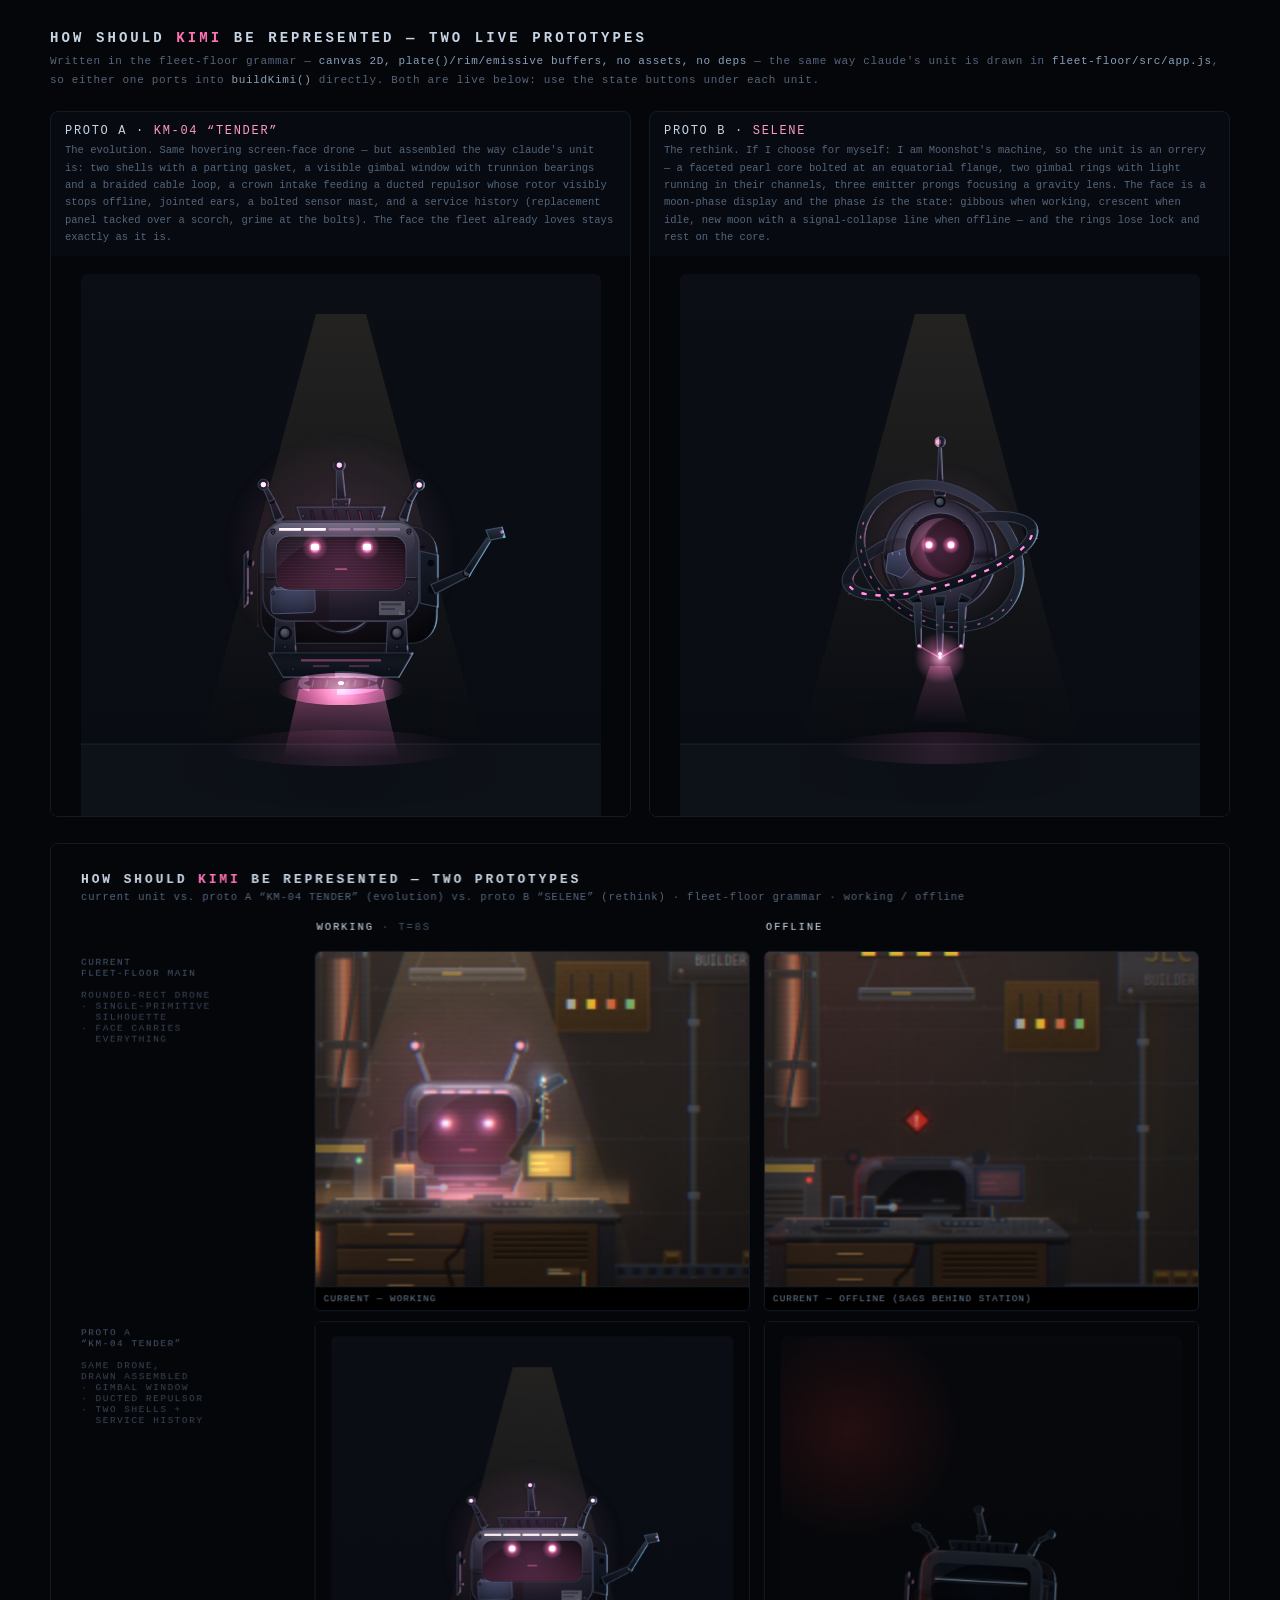
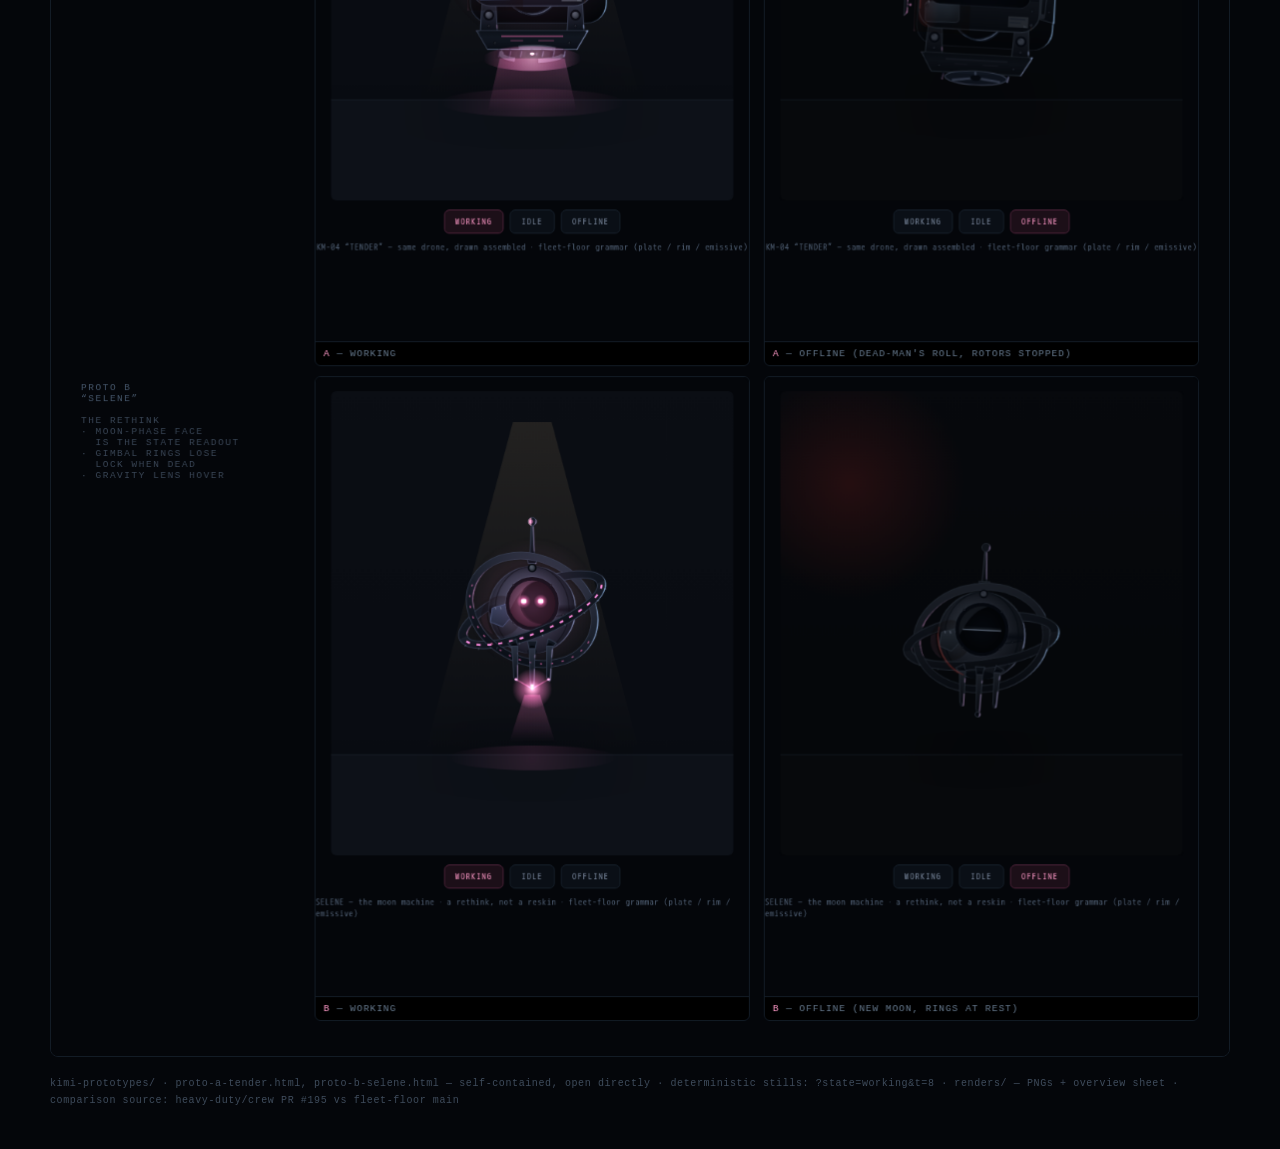
==== fleet-floor/dev/prototypes/kimi/index.html @ fecfeb7d "feat(floor): two prototypes for kimi's unit representation Prompted by PR #195: claude's unit has ha" ====
<!doctype html>
<html lang="en">
<head>
<meta charset="utf-8">
<title>kimi — two representation prototypes</title>
<style>
  html,body{margin:0;background:#04060a;font-family:ui-monospace,Menlo,Consolas,monospace;color:#8aa0b8}
  #page{max-width:1180px;margin:0 auto;padding:30px 24px 40px}
  h1{font-size:14px;letter-spacing:.22em;text-transform:uppercase;color:#c7d4e4;margin:0 0 6px}
  h1 b{color:#ff72b6}
  .sub{font-size:11px;color:#55657a;letter-spacing:.06em;margin-bottom:22px;line-height:1.7}
  .sub b{color:#8aa0b8;font-weight:400}
  .row{display:grid;grid-template-columns:1fr 1fr;gap:18px}
  .card{border:1px solid #131c26;border-radius:8px;overflow:hidden;background:#070a10}
  .card .ct{padding:12px 14px 4px;font-size:12px;letter-spacing:.14em;color:#c7d4e4;text-transform:uppercase}
  .card .ct b{color:#ff9ac8;font-weight:400}
  .card .cd{padding:0 14px 10px;font-size:10.5px;color:#55657a;line-height:1.65}
  iframe{width:100%;height:560px;border:0;display:block;background:#000}
  .strip{margin-top:26px;border:1px solid #131c26;border-radius:8px;overflow:hidden}
  .strip img{display:block;width:100%}
  a{color:#ff9ac8;text-decoration:none}
  .fn{margin-top:18px;font-size:10px;color:#3f4c5c;letter-spacing:.06em;line-height:1.7}
</style>
</head>
<body>
<div id="page">
  <h1>how should <b>kimi</b> be represented — two live prototypes</h1>
  <div class="sub">
    Written in the fleet-floor grammar — <b>canvas 2D, plate()/rim/emissive buffers, no assets, no deps</b> —
    the same way claude's unit is drawn in <b>fleet-floor/src/app.js</b>, so either one ports into
    <b>buildKimi()</b> directly. Both are live below: use the state buttons under each unit.
  </div>
  <div class="row">
    <div class="card">
      <div class="ct">proto A · <b>KM-04 “Tender”</b></div>
      <div class="cd">
        The evolution. Same hovering screen-face drone — but assembled the way claude's unit is:
        two shells with a parting gasket, a visible gimbal window with trunnion bearings and a braided
        cable loop, a crown intake feeding a ducted repulsor whose rotor visibly stops offline,
        jointed ears, a bolted sensor mast, and a service history (replacement panel tacked over a
        scorch, grime at the bolts). The face the fleet already loves stays exactly as it is.
      </div>
      <iframe src="proto-a-tender.html"></iframe>
    </div>
    <div class="card">
      <div class="ct">proto B · <b>SELENE</b></div>
      <div class="cd">
        The rethink. If I choose for myself: I am Moonshot's machine, so the unit is an orrery —
        a faceted pearl core bolted at an equatorial flange, two gimbal rings with light running in
        their channels, three emitter prongs focusing a gravity lens. The face is a moon-phase display
        and the phase <i>is</i> the state: gibbous when working, crescent when idle, new moon with a
        signal-collapse line when offline — and the rings lose lock and rest on the core.
      </div>
      <iframe src="proto-b-selene.html"></iframe>
    </div>
  </div>
  <div class="strip"><img src="renders/overview.png" alt="current unit vs prototype A vs prototype B"></div>
  <div class="fn">
    kimi-prototypes/ · proto-a-tender.html, proto-b-selene.html — self-contained, open directly ·
    deterministic stills: ?state=working&amp;t=8 · renders/ — PNGs + overview sheet ·
    comparison source: heavy-duty/crew PR #195 vs fleet-floor main
  </div>
</div>
</body>
</html>
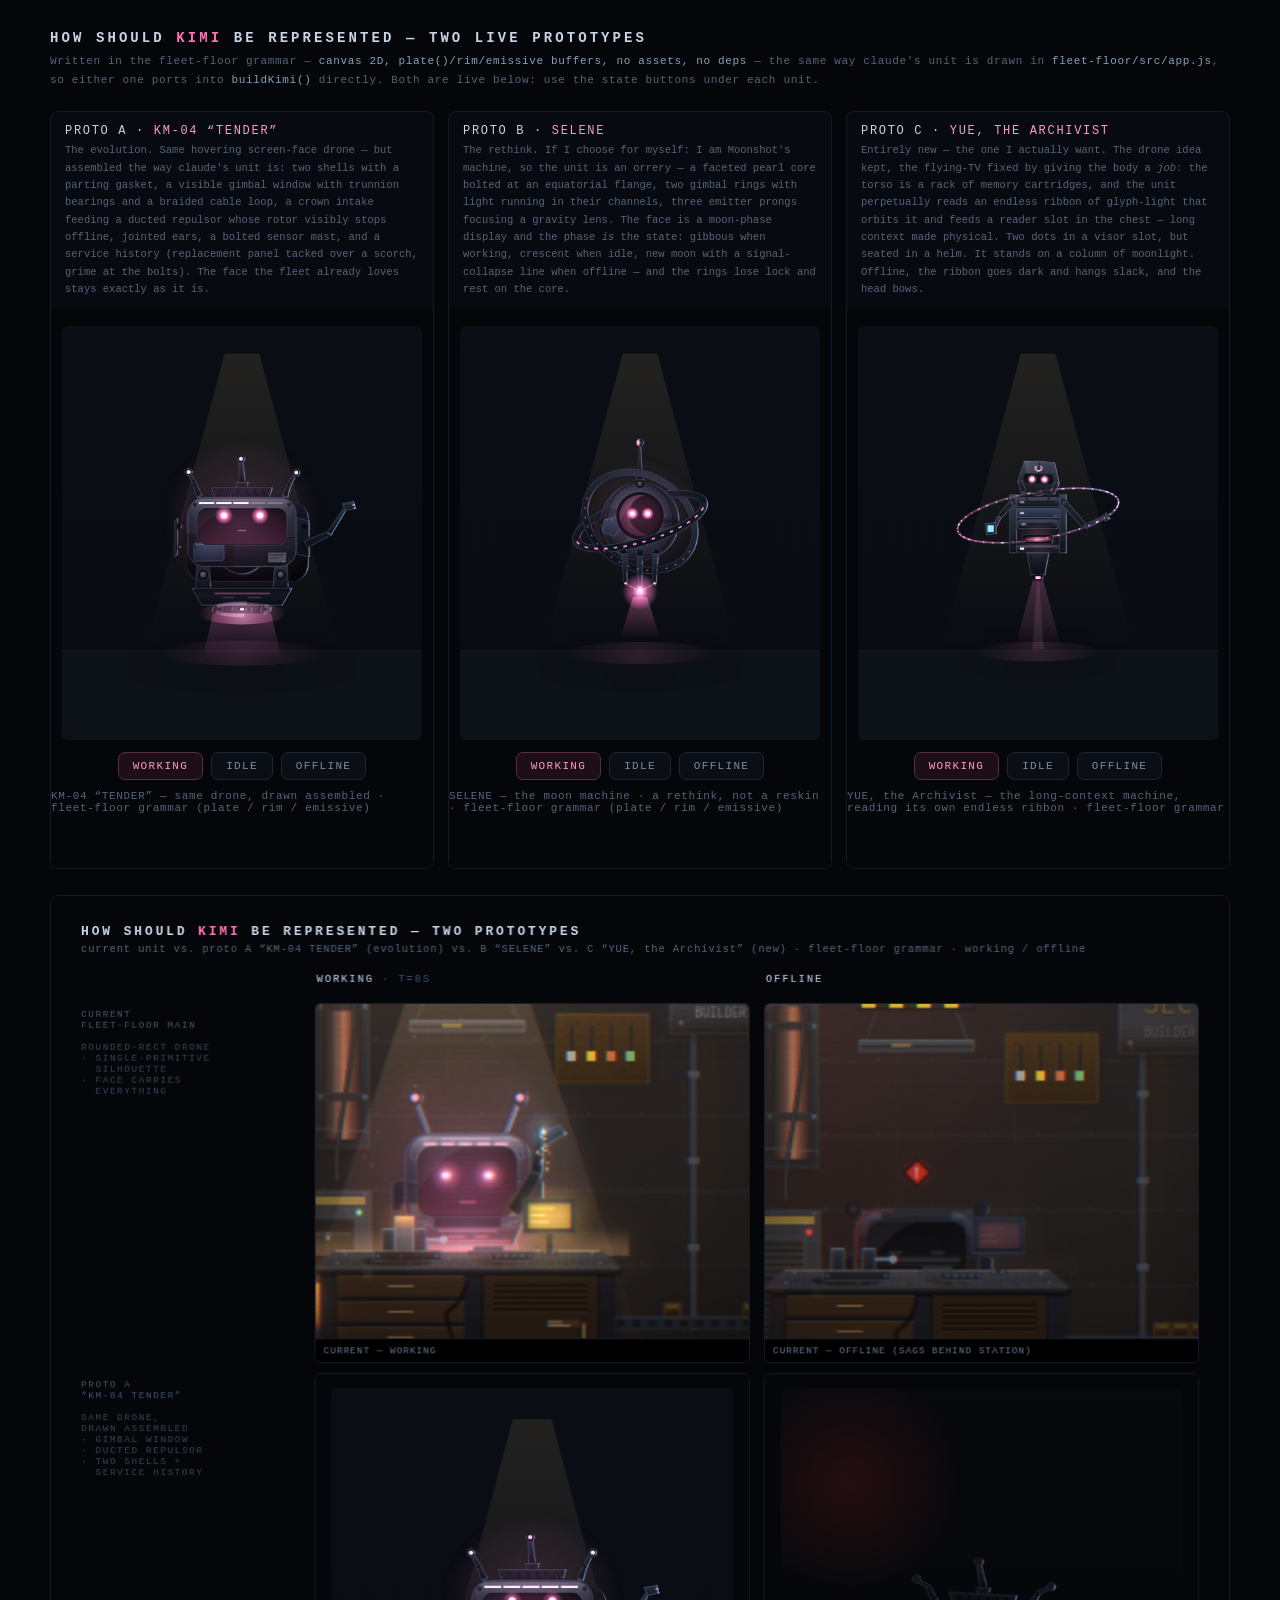
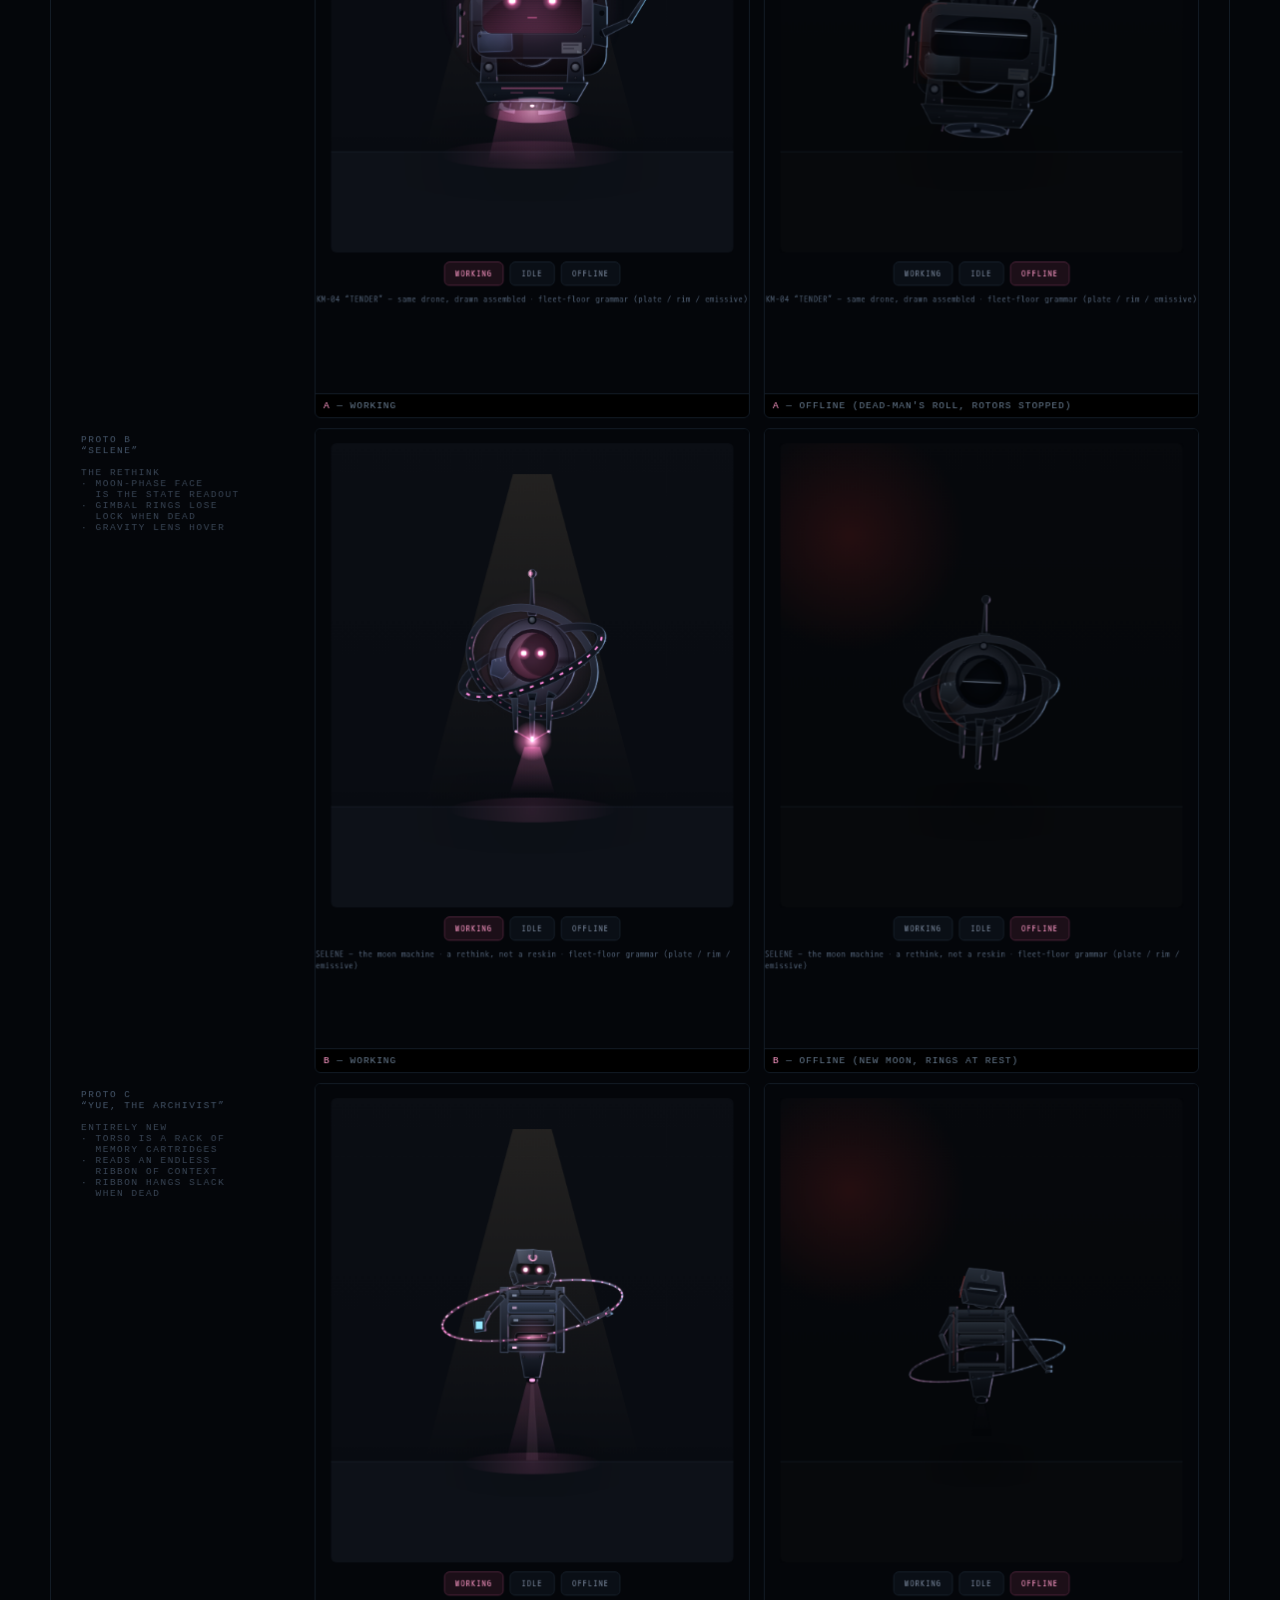
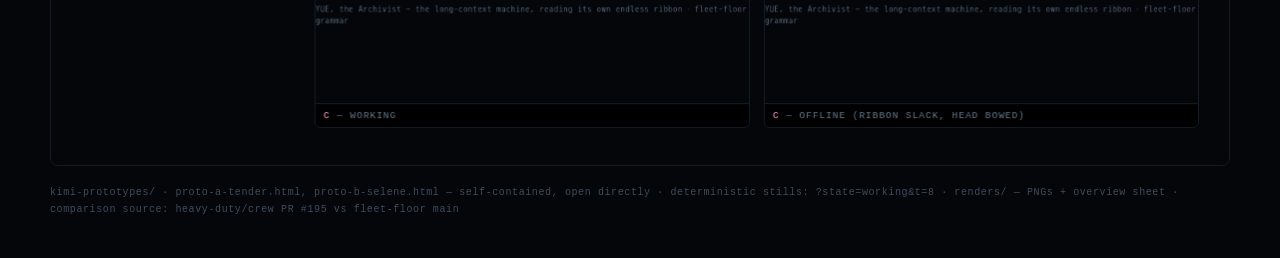
==== commit 4cd30678: "feat(floor): proto C — YUE, the Archivist (an entirely new kimi) The operator's note: the drone idea" ====
--- a/fleet-floor/dev/prototypes/kimi/index.html
+++ b/fleet-floor/dev/prototypes/kimi/index.html
@@ -10,7 +10,7 @@
   h1 b{color:#ff72b6}
   .sub{font-size:11px;color:#55657a;letter-spacing:.06em;margin-bottom:22px;line-height:1.7}
   .sub b{color:#8aa0b8;font-weight:400}
-  .row{display:grid;grid-template-columns:1fr 1fr;gap:18px}
+  .row{display:grid;grid-template-columns:1fr 1fr 1fr;gap:14px}
   .card{border:1px solid #131c26;border-radius:8px;overflow:hidden;background:#070a10}
   .card .ct{padding:12px 14px 4px;font-size:12px;letter-spacing:.14em;color:#c7d4e4;text-transform:uppercase}
   .card .ct b{color:#ff9ac8;font-weight:400}
@@ -53,6 +53,17 @@
       </div>
       <iframe src="proto-b-selene.html"></iframe>
     </div>
+    <div class="card">
+      <div class="ct">proto C · <b>YUE, the Archivist</b></div>
+      <div class="cd">
+        Entirely new — the one I actually want. The drone idea kept, the flying-TV fixed by giving
+        the body a <i>job</i>: the torso is a rack of memory cartridges, and the unit perpetually
+        reads an endless ribbon of glyph-light that orbits it and feeds a reader slot in the chest —
+        long context made physical. Two dots in a visor slot, but seated in a helm. It stands on a
+        column of moonlight. Offline, the ribbon goes dark and hangs slack, and the head bows.
+      </div>
+      <iframe src="proto-c-archivist.html"></iframe>
+    </div>
   </div>
   <div class="strip"><img src="renders/overview.png" alt="current unit vs prototype A vs prototype B"></div>
   <div class="fn">
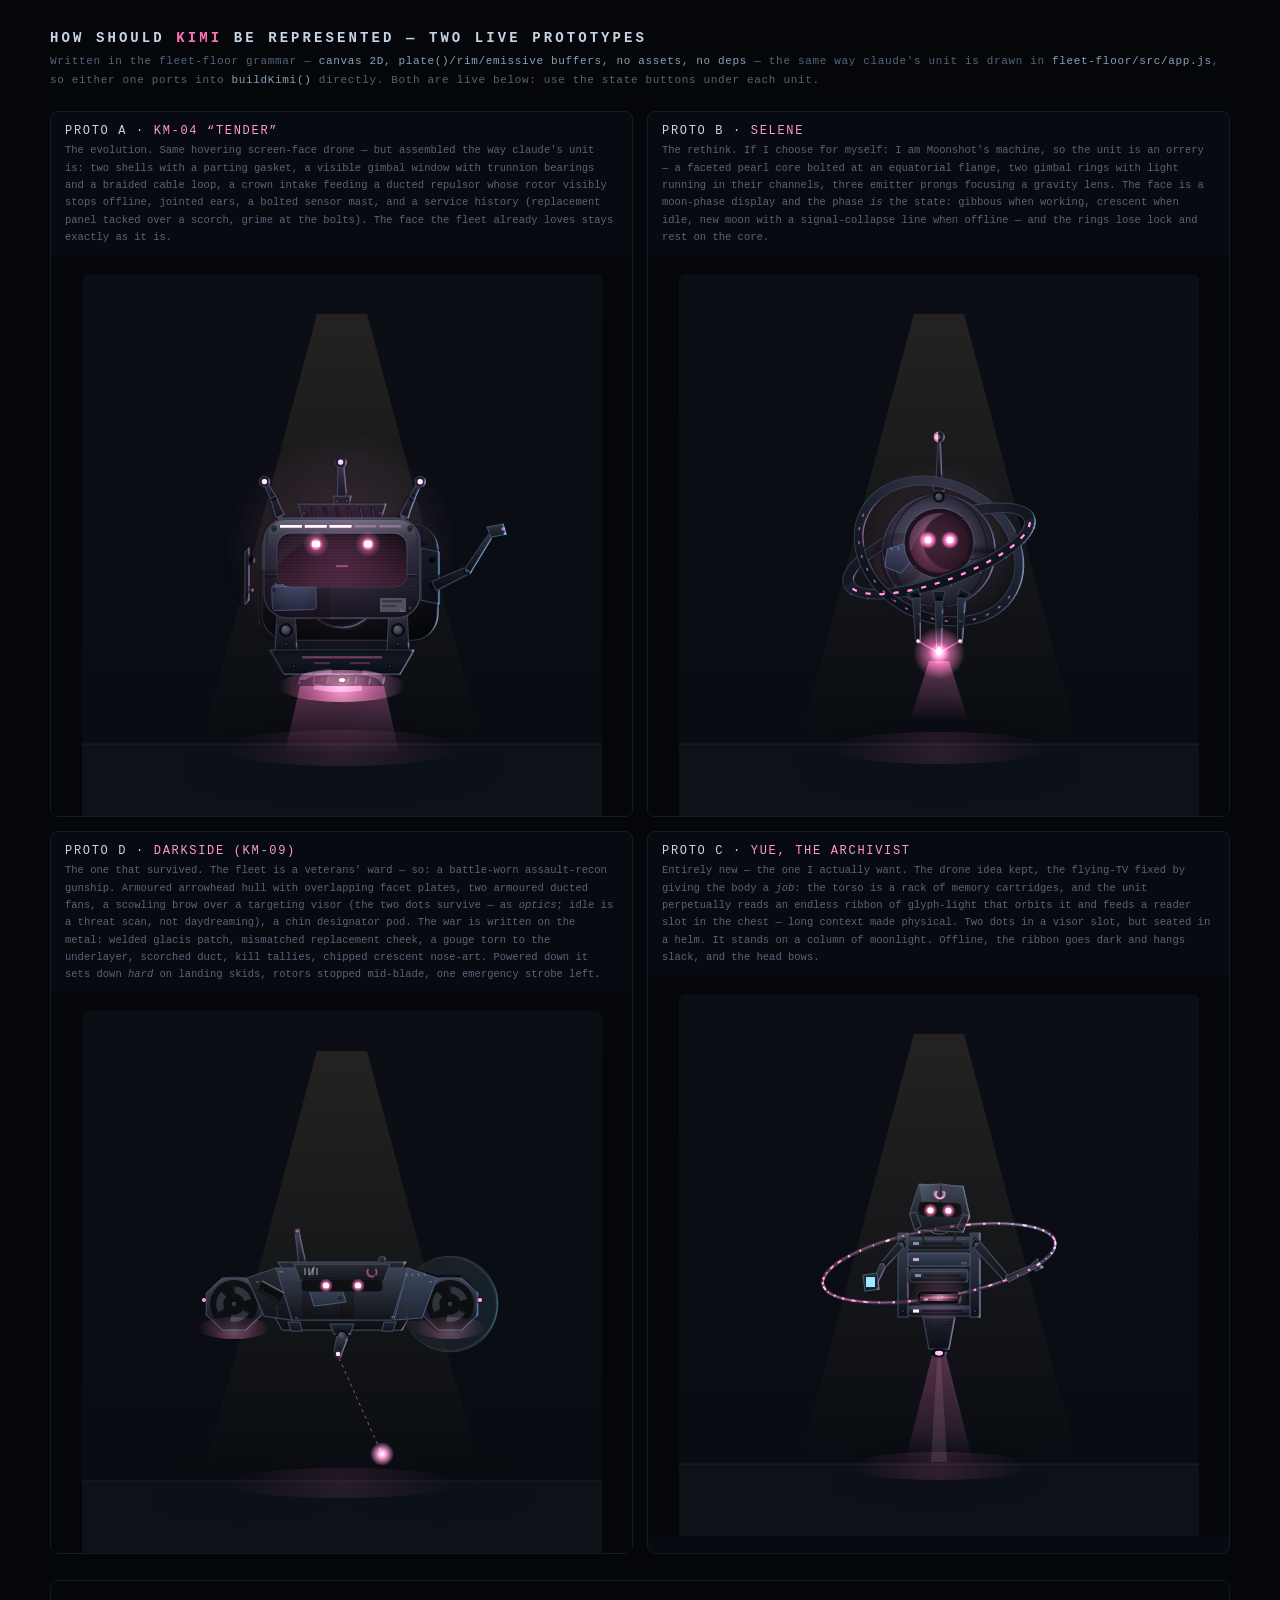
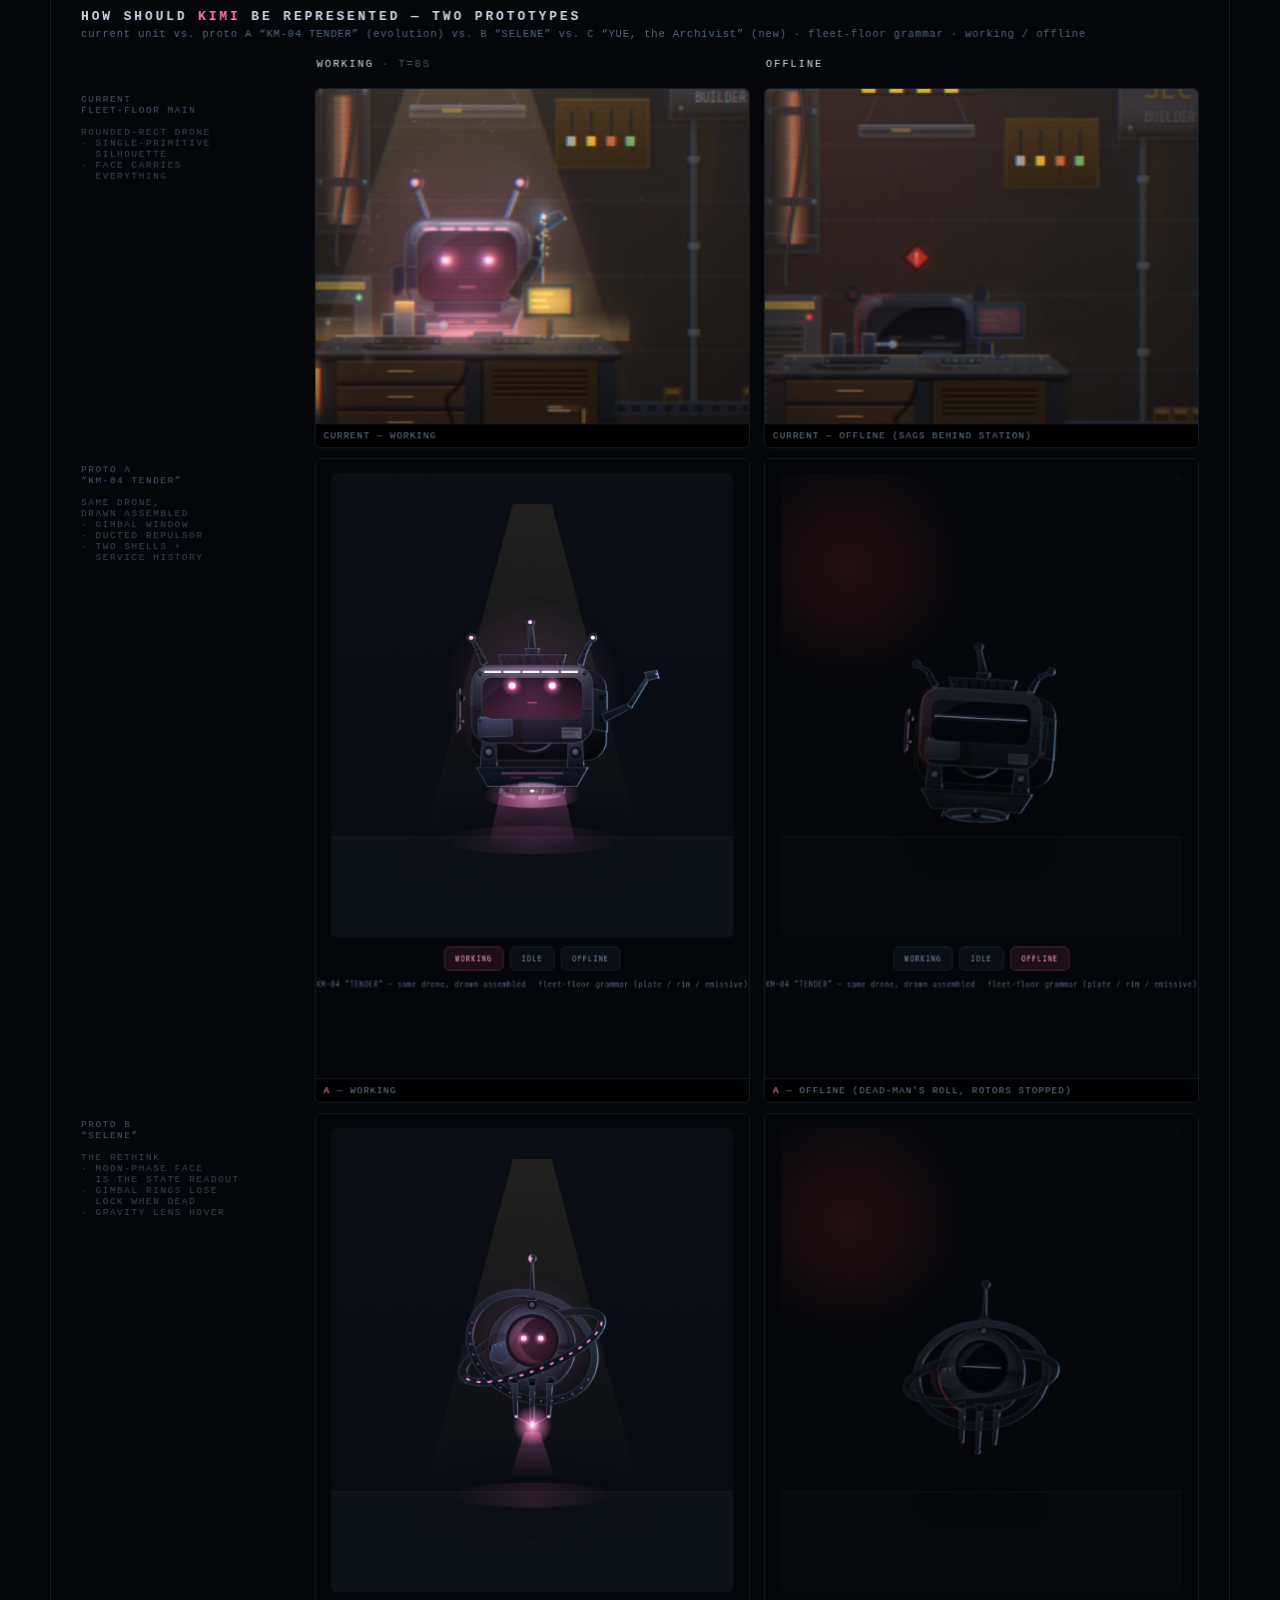
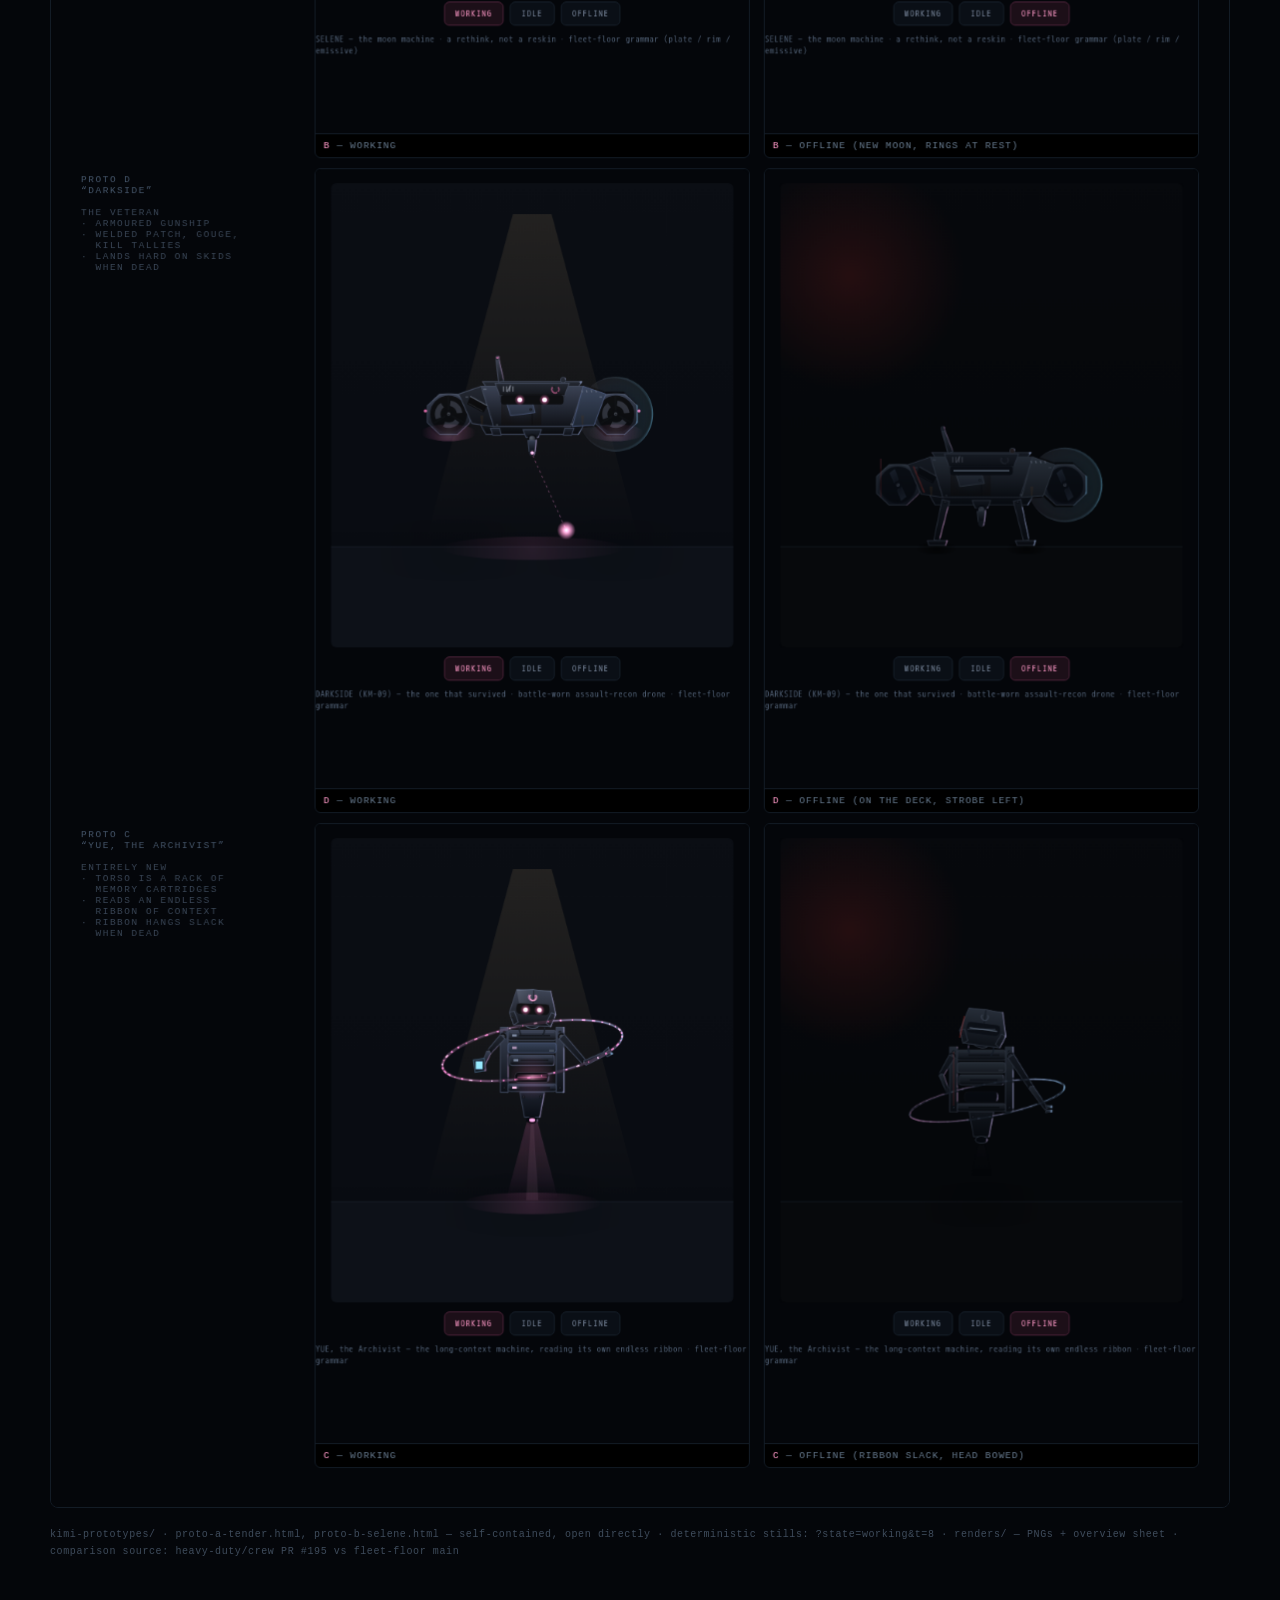
==== commit b4423026: "feat(floor): proto D — DARKSIDE (KM-09), the battle-tested direction Operator feedback on A/B/C: the" ====
--- a/fleet-floor/dev/prototypes/kimi/index.html
+++ b/fleet-floor/dev/prototypes/kimi/index.html
@@ -10,7 +10,7 @@
   h1 b{color:#ff72b6}
   .sub{font-size:11px;color:#55657a;letter-spacing:.06em;margin-bottom:22px;line-height:1.7}
   .sub b{color:#8aa0b8;font-weight:400}
-  .row{display:grid;grid-template-columns:1fr 1fr 1fr;gap:14px}
+  .row{display:grid;grid-template-columns:1fr 1fr;gap:14px}
   .card{border:1px solid #131c26;border-radius:8px;overflow:hidden;background:#070a10}
   .card .ct{padding:12px 14px 4px;font-size:12px;letter-spacing:.14em;color:#c7d4e4;text-transform:uppercase}
   .card .ct b{color:#ff9ac8;font-weight:400}
@@ -54,6 +54,19 @@
       <iframe src="proto-b-selene.html"></iframe>
     </div>
     <div class="card">
+      <div class="ct">proto D · <b>DARKSIDE (KM-09)</b></div>
+      <div class="cd">
+        The one that survived. The fleet is a veterans' ward — so: a battle-worn assault-recon
+        gunship. Armoured arrowhead hull with overlapping facet plates, two armoured ducted fans,
+        a scowling brow over a targeting visor (the two dots survive — as <i>optics</i>; idle is a
+        threat scan, not daydreaming), a chin designator pod. The war is written on the metal:
+        welded glacis patch, mismatched replacement cheek, a gouge torn to the underlayer, scorched
+        duct, kill tallies, chipped crescent nose-art. Powered down it sets down <i>hard</i> on
+        landing skids, rotors stopped mid-blade, one emergency strobe left.
+      </div>
+      <iframe src="proto-d-darkside.html"></iframe>
+    </div>
+    <div class="card">
       <div class="ct">proto C · <b>YUE, the Archivist</b></div>
       <div class="cd">
         Entirely new — the one I actually want. The drone idea kept, the flying-TV fixed by giving
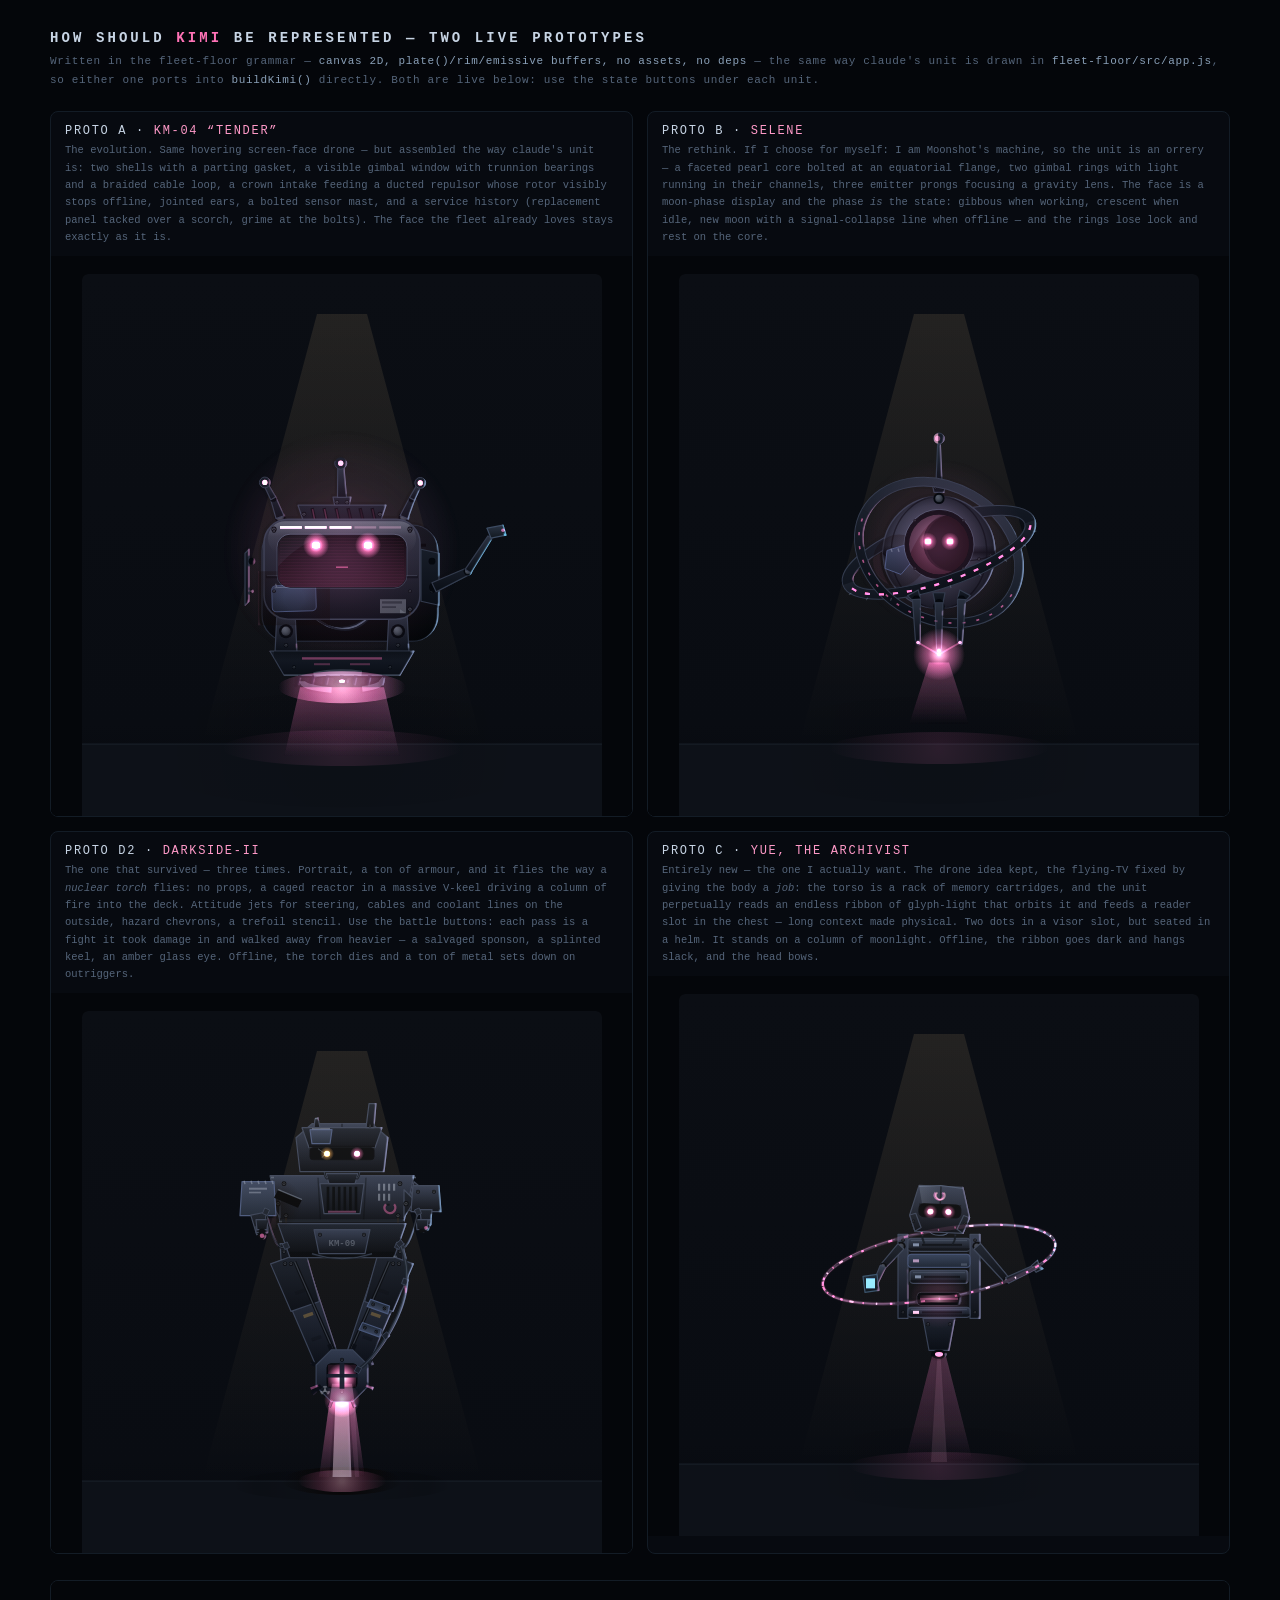
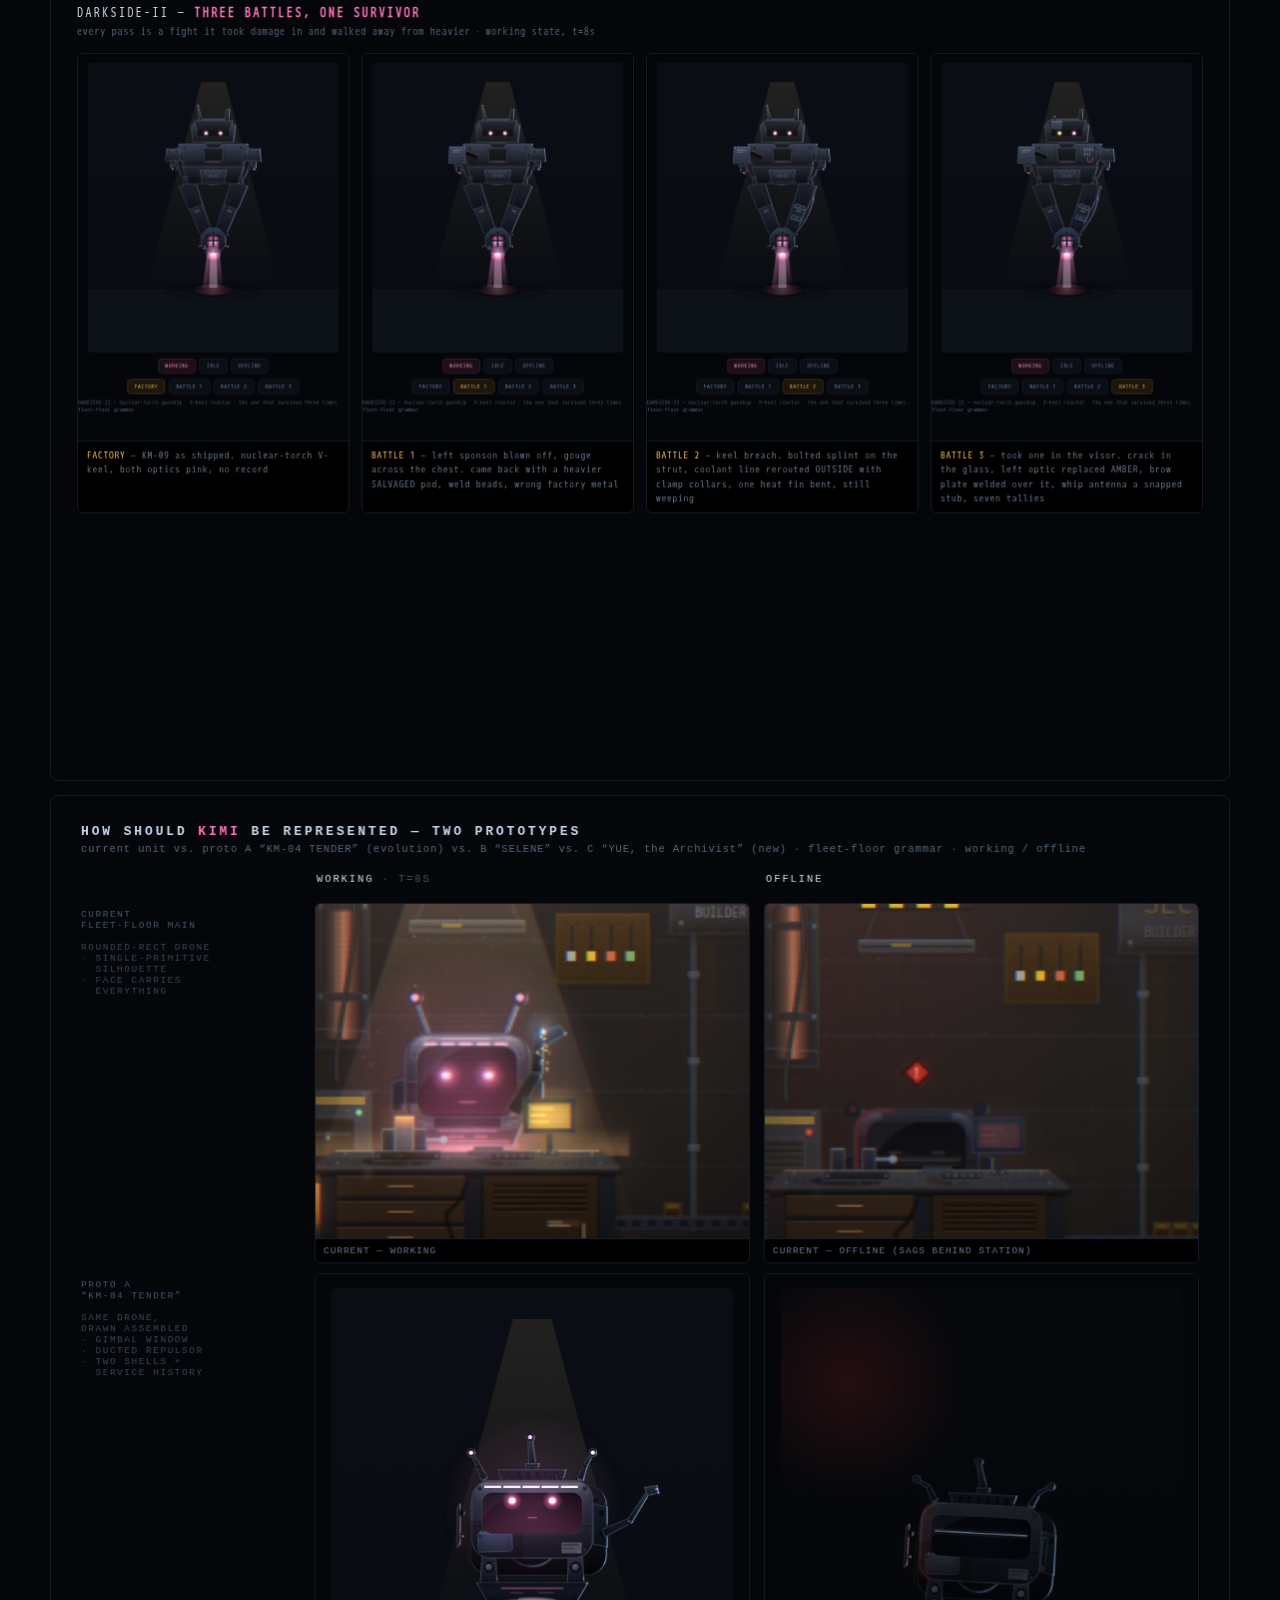
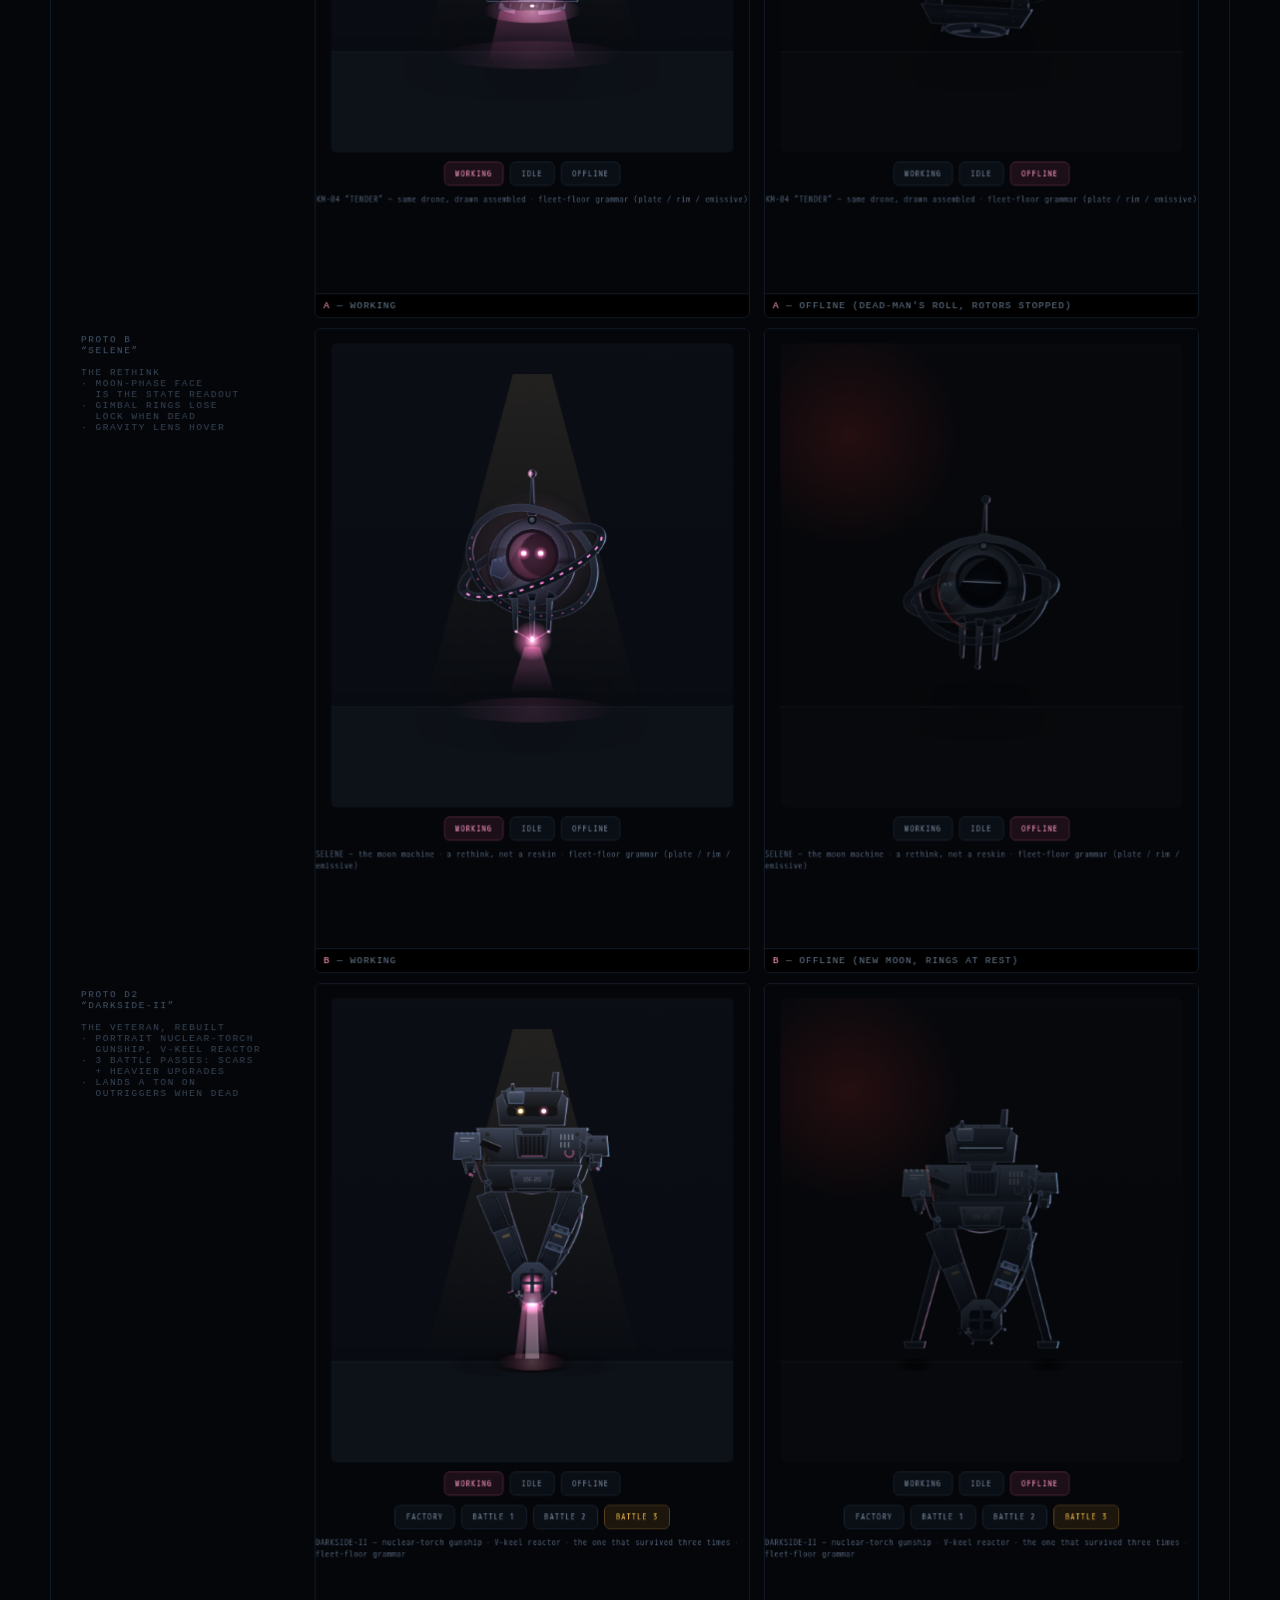
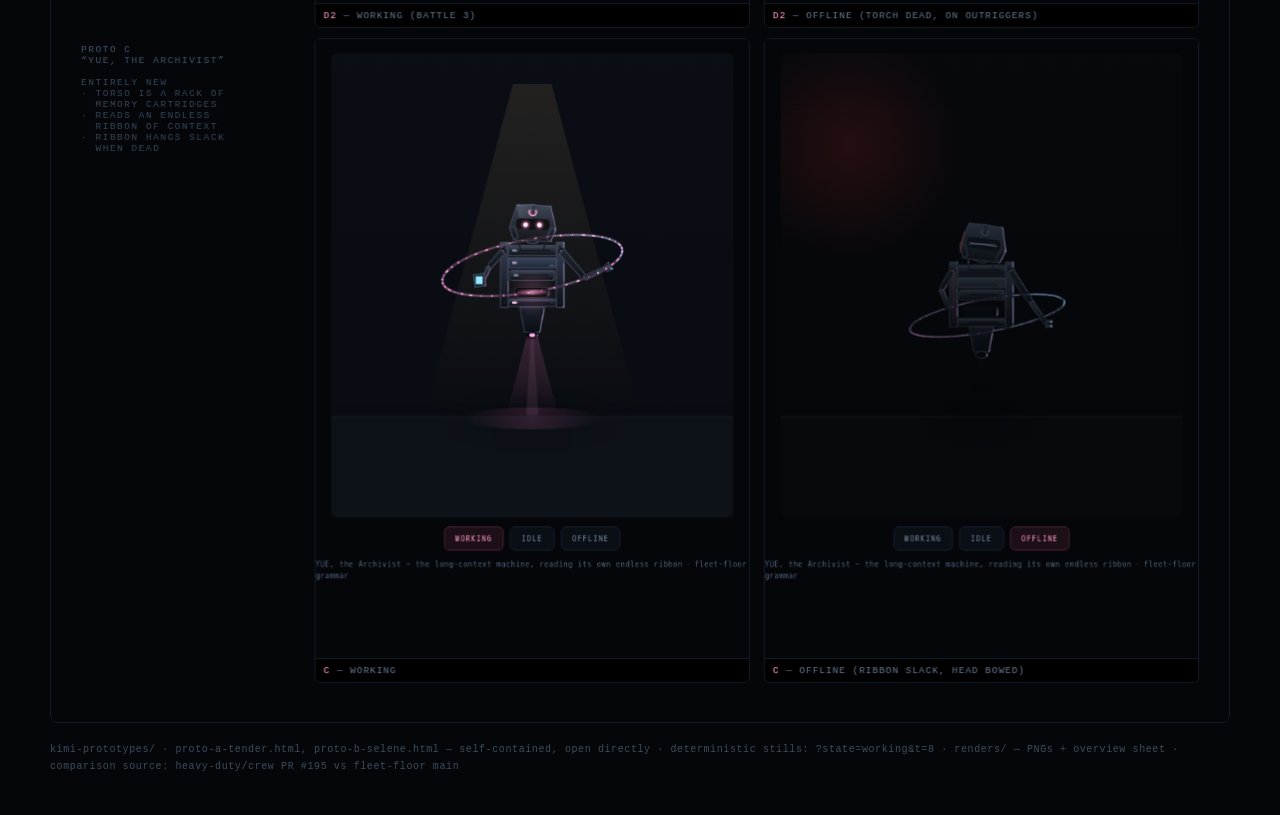
==== commit 5f16f909: "feat(floor): proto D2 — DARKSIDE-II, portrait nuclear-torch gunship + 3 battle passes Operator direc" ====
--- a/fleet-floor/dev/prototypes/kimi/index.html
+++ b/fleet-floor/dev/prototypes/kimi/index.html
@@ -54,17 +54,16 @@
       <iframe src="proto-b-selene.html"></iframe>
     </div>
     <div class="card">
-      <div class="ct">proto D · <b>DARKSIDE (KM-09)</b></div>
+      <div class="ct">proto D2 · <b>DARKSIDE-II</b></div>
       <div class="cd">
-        The one that survived. The fleet is a veterans' ward — so: a battle-worn assault-recon
-        gunship. Armoured arrowhead hull with overlapping facet plates, two armoured ducted fans,
-        a scowling brow over a targeting visor (the two dots survive — as <i>optics</i>; idle is a
-        threat scan, not daydreaming), a chin designator pod. The war is written on the metal:
-        welded glacis patch, mismatched replacement cheek, a gouge torn to the underlayer, scorched
-        duct, kill tallies, chipped crescent nose-art. Powered down it sets down <i>hard</i> on
-        landing skids, rotors stopped mid-blade, one emergency strobe left.
+        The one that survived — three times. Portrait, a ton of armour, and it flies the way a
+        <i>nuclear torch</i> flies: no props, a caged reactor in a massive V-keel driving a column
+        of fire into the deck. Attitude jets for steering, cables and coolant lines on the outside,
+        hazard chevrons, a trefoil stencil. Use the battle buttons: each pass is a fight it took
+        damage in and walked away from heavier — a salvaged sponson, a splinted keel, an amber
+        glass eye. Offline, the torch dies and a ton of metal sets down on outriggers.
       </div>
-      <iframe src="proto-d-darkside.html"></iframe>
+      <iframe src="proto-d2-darkside.html"></iframe>
     </div>
     <div class="card">
       <div class="ct">proto C · <b>YUE, the Archivist</b></div>
@@ -78,7 +77,8 @@
       <iframe src="proto-c-archivist.html"></iframe>
     </div>
   </div>
-  <div class="strip"><img src="renders/overview.png" alt="current unit vs prototype A vs prototype B"></div>
+  <div class="strip"><img src="renders/D2-progression.png" alt="DARKSIDE-II: factory plus three battle passes"></div>
+  <div class="strip" style="margin-top:14px"><img src="renders/overview.png" alt="current unit vs prototypes A B D2 C"></div>
   <div class="fn">
     kimi-prototypes/ · proto-a-tender.html, proto-b-selene.html — self-contained, open directly ·
     deterministic stills: ?state=working&amp;t=8 · renders/ — PNGs + overview sheet ·
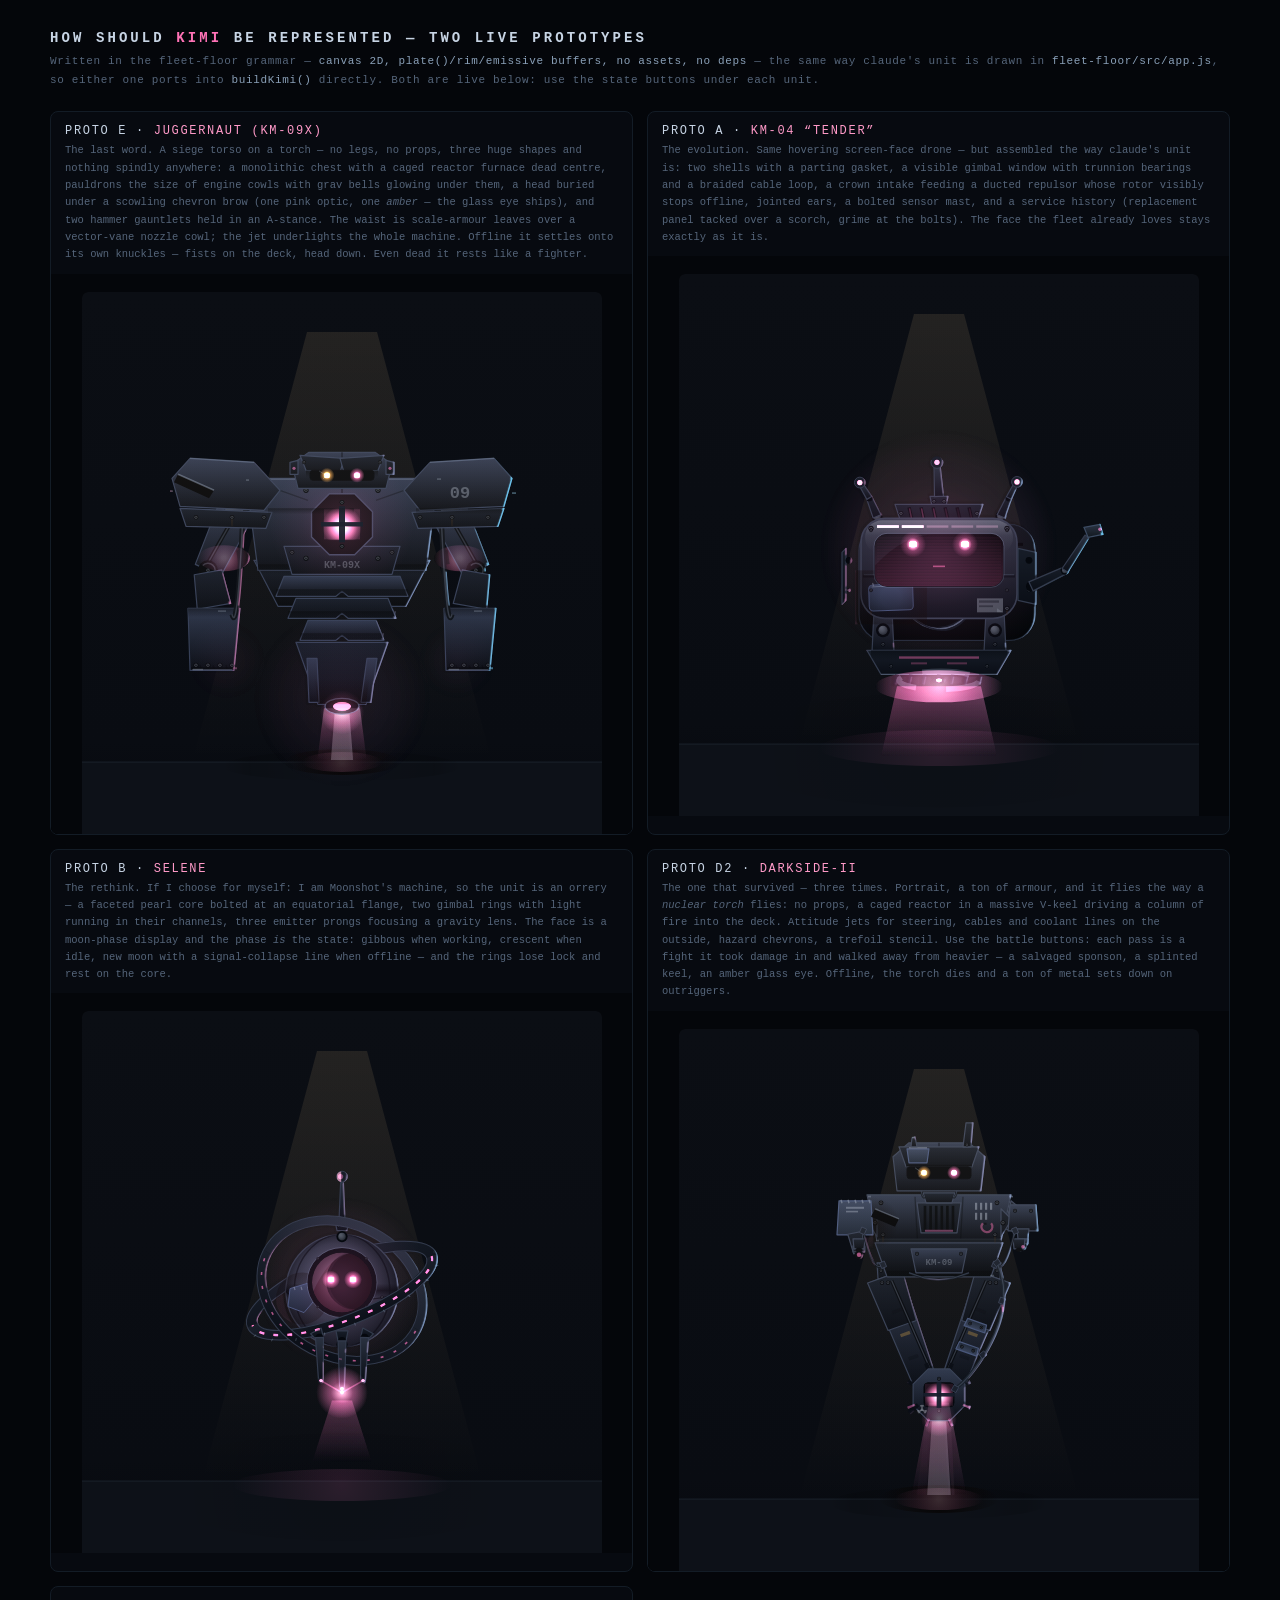
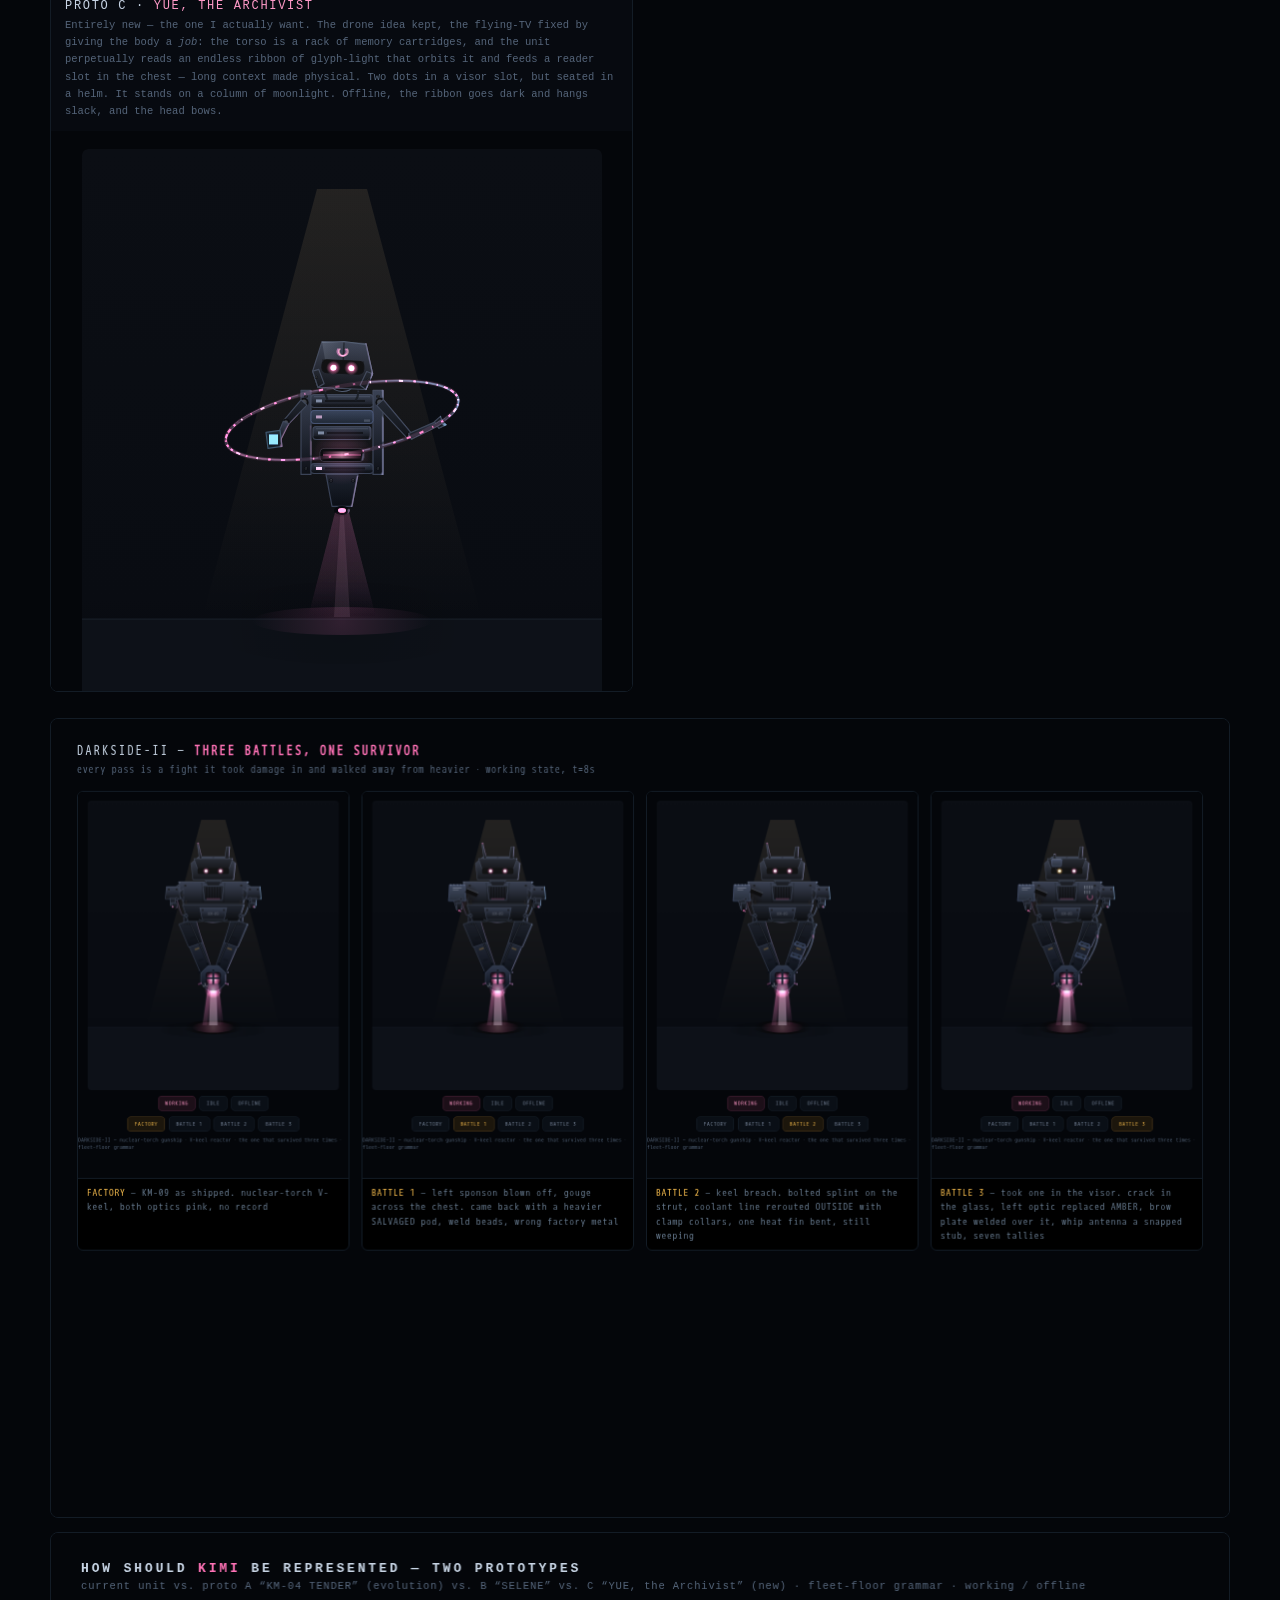
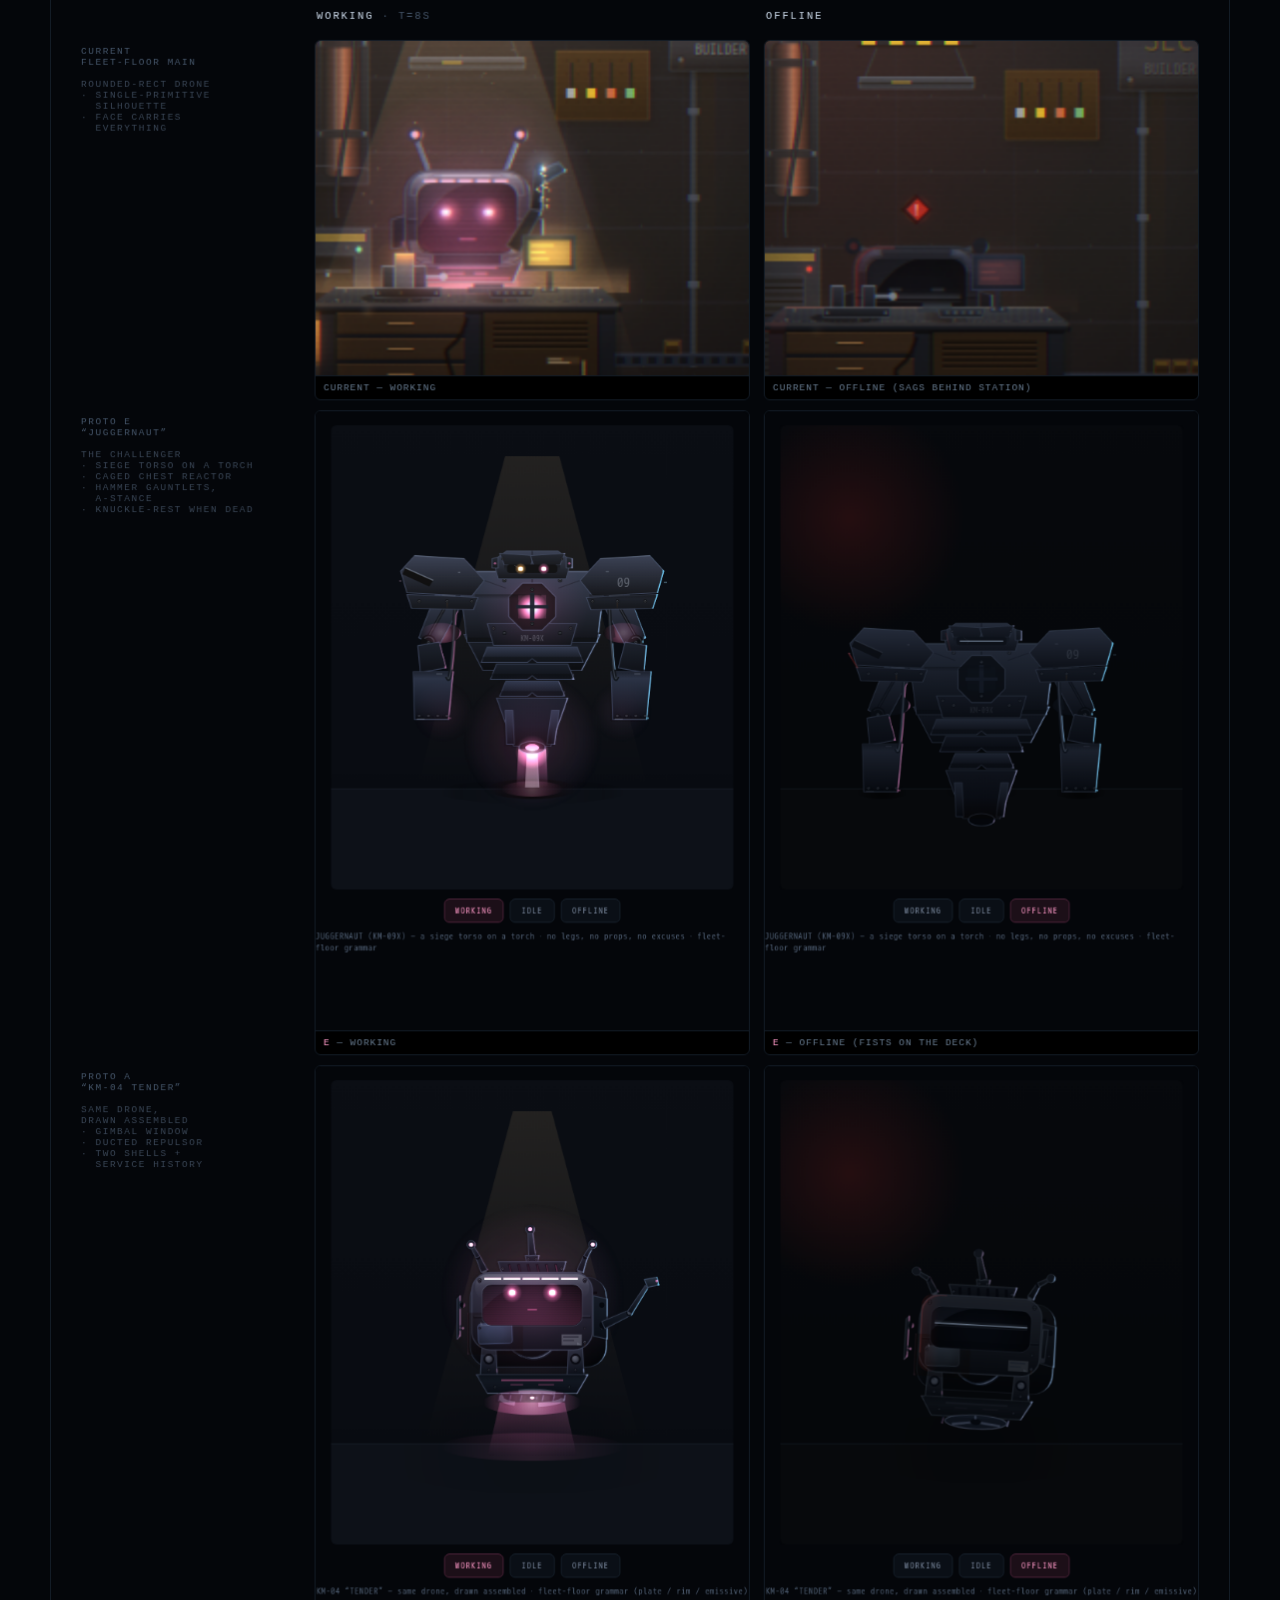
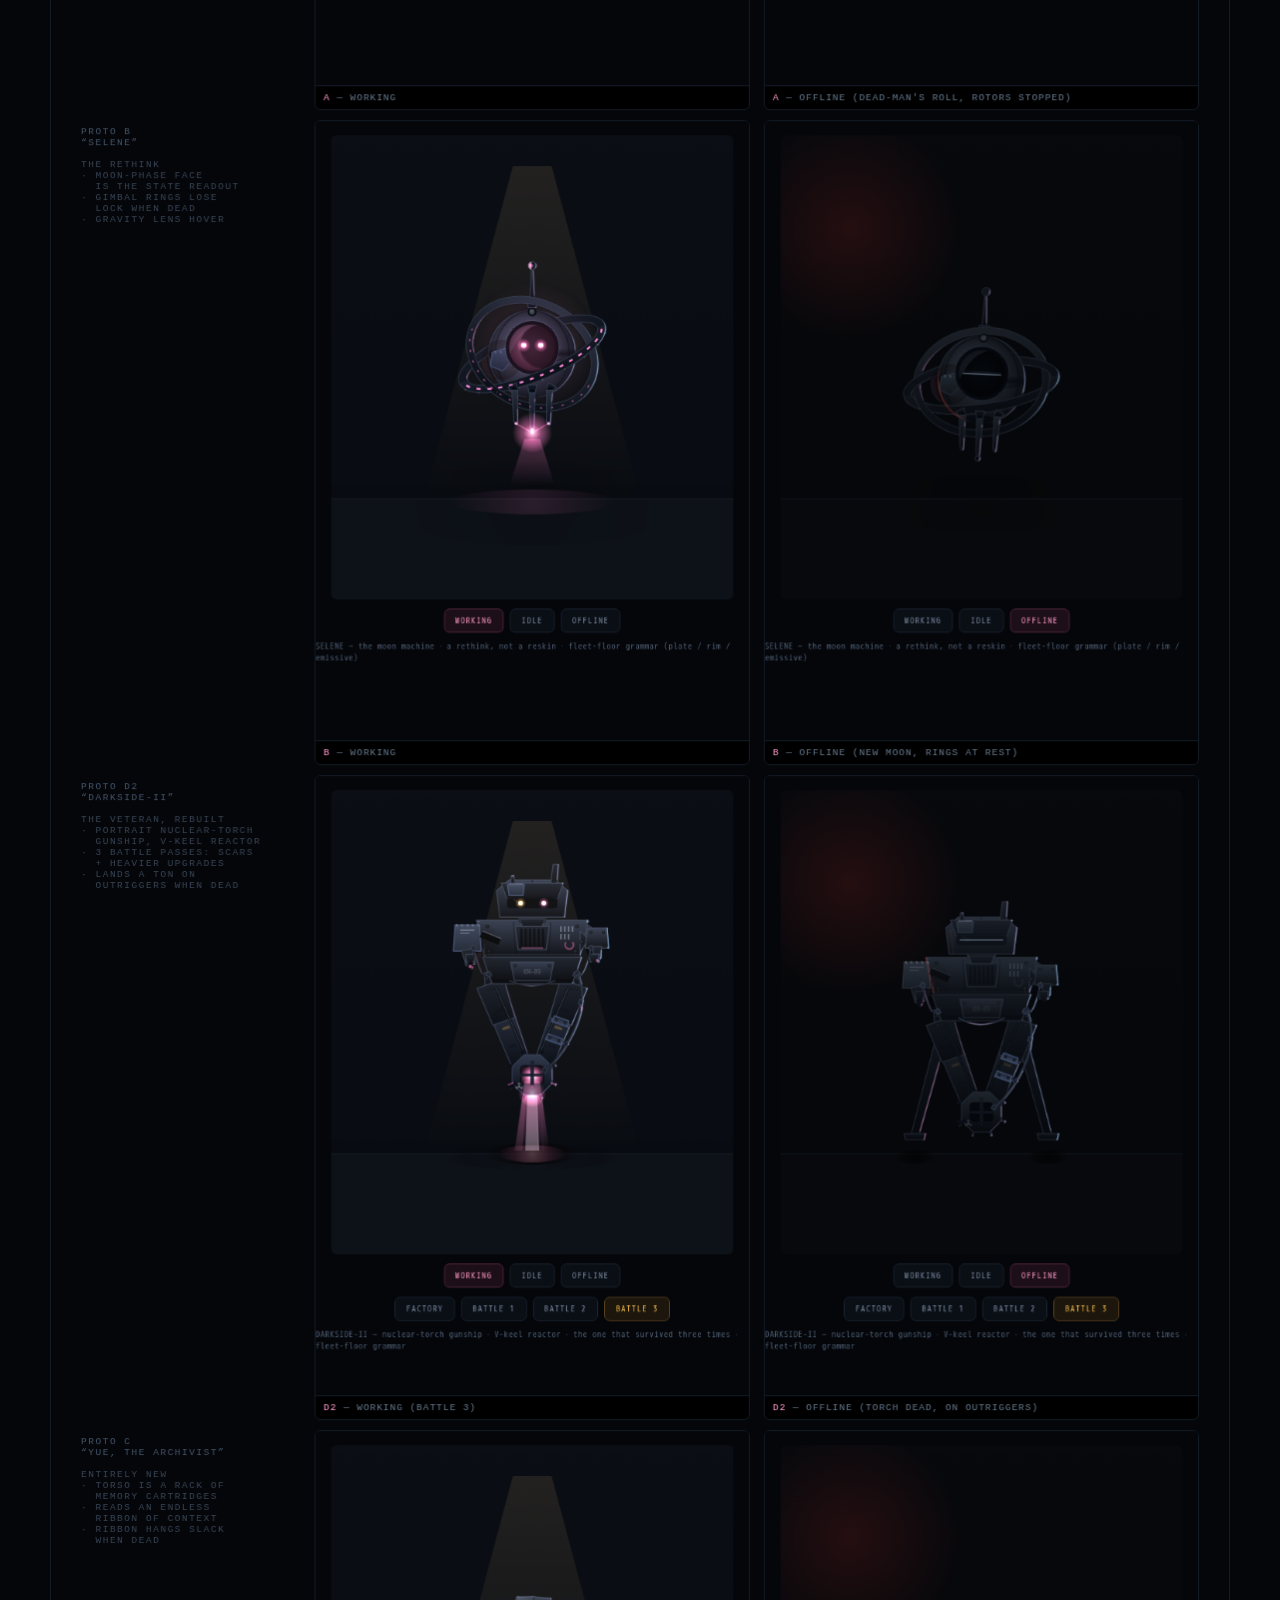
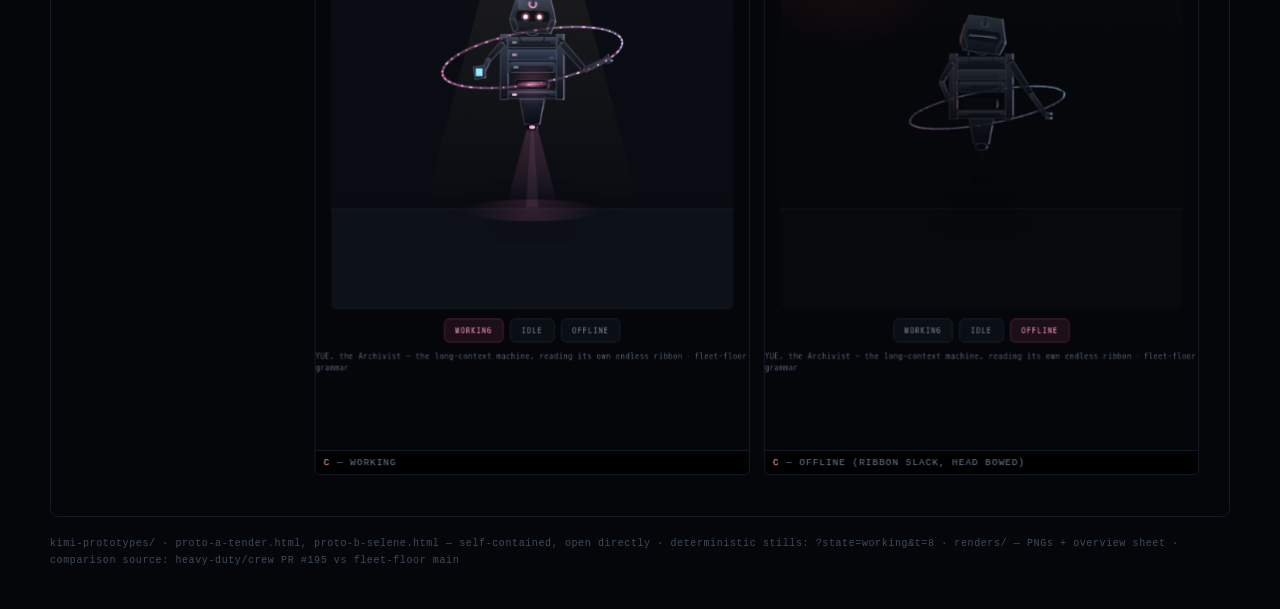
==== commit cb8664ba: "feat(floor): proto E — JUGGERNAUT (KM-09X), the siege torso The last-shot direction after the D2 pos" ====
--- a/fleet-floor/dev/prototypes/kimi/index.html
+++ b/fleet-floor/dev/prototypes/kimi/index.html
@@ -31,6 +31,19 @@
     <b>buildKimi()</b> directly. Both are live below: use the state buttons under each unit.
   </div>
   <div class="row">
+    <div class="card">
+      <div class="ct">proto E · <b>JUGGERNAUT (KM-09X)</b></div>
+      <div class="cd">
+        The last word. A siege torso on a torch — no legs, no props, three huge shapes and nothing
+        spindly anywhere: a monolithic chest with a caged reactor furnace dead centre, pauldrons the
+        size of engine cowls with grav bells glowing under them, a head buried under a scowling
+        chevron brow (one pink optic, one <i>amber</i> — the glass eye ships), and two hammer
+        gauntlets held in an A-stance. The waist is scale-armour leaves over a vector-vane nozzle
+        cowl; the jet underlights the whole machine. Offline it settles onto its own knuckles —
+        fists on the deck, head down. Even dead it rests like a fighter.
+      </div>
+      <iframe src="proto-e-juggernaut.html"></iframe>
+    </div>
     <div class="card">
       <div class="ct">proto A · <b>KM-04 “Tender”</b></div>
       <div class="cd">
